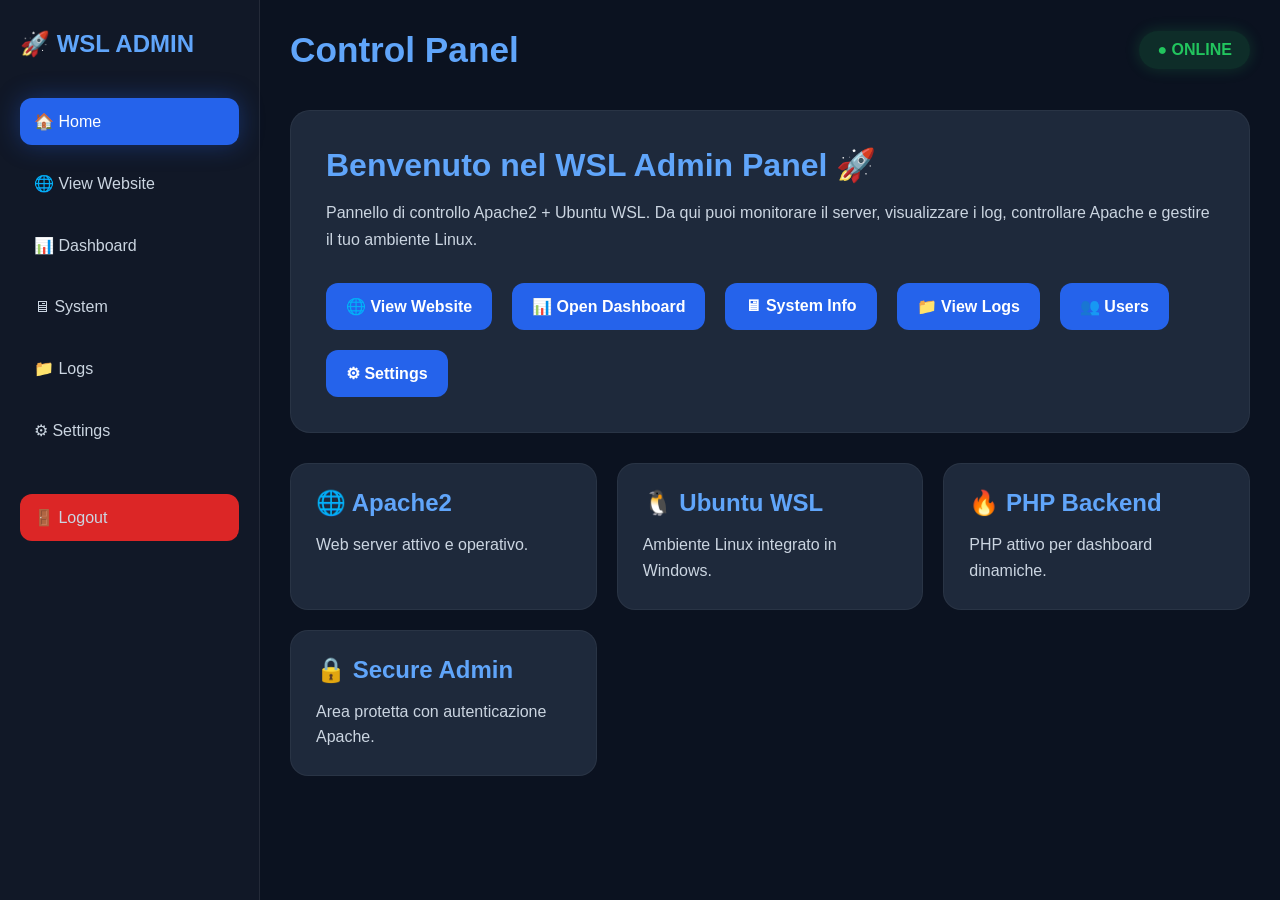
==== admin/index.html @ 555abed5 "Initial NexDam commit" ====
<!DOCTYPE html>
<html lang="it">

<head>

<meta charset="UTF-8">
<meta name="viewport" content="width=device-width, initial-scale=1.0">

<title>WSL Admin Panel</title>

<link rel="stylesheet" href="../css/admin.css">

<style>

.welcome-box{
    background:#1e293b;
    padding:35px;
    border-radius:20px;
    margin-bottom:30px;
    border:1px solid rgba(255,255,255,0.05);
}

.welcome-box h1{
    color:#60a5fa;
    margin-bottom:15px;
}

.welcome-box p{
    color:#cbd5e1;
    line-height:1.7;
}

.quick-actions{
    display:flex;
    flex-wrap:wrap;
    gap:20px;
    margin-top:30px;
}

.quick-btn{
    background:#2563eb;
    color:white;
    padding:14px 20px;
    border-radius:12px;
    text-decoration:none;
    transition:0.3s;
    font-weight:bold;
}

.quick-btn:hover{
    background:#1d4ed8;
    transform:translateY(-3px);
}

.server-grid{
    display:grid;
    grid-template-columns:repeat(auto-fit,minmax(240px,1fr));
    gap:20px;
}

.server-card{
    background:#1e293b;
    padding:25px;
    border-radius:18px;
    border:1px solid rgba(255,255,255,0.05);
    transition:0.3s;
}

.server-card:hover{
    transform:translateY(-5px);
    border-color:rgba(96,165,250,0.4);
}

.server-card h2{
    color:#60a5fa;
    margin-bottom:15px;
}

.server-card p{
    color:#cbd5e1;
    line-height:1.6;
}

.logout-btn{

    background:#dc2626;

    margin-top:25px;

}

.logout-btn:hover{

    background:#b91c1c;

}
.sidebar .menu a.active{

    background:#2563eb;

    color:white;

    box-shadow:0 0 25px rgba(37,99,235,0.35);

}
</style>

</head>

<body>

<!-- SIDEBAR -->

<div class="sidebar">

    <div class="logo">
        🚀 WSL ADMIN
    </div>

    <div class="menu">

        <a href="index.html" class="active">🏠 Home</a>

        <a href="../index.php">🌐 View Website</a>

        <a href="dashboard.php">📊 Dashboard</a>

        <a href="system.php">🖥 System</a>

        <a href="logs.php">📁 Logs</a>

        <a href="settings.php">⚙ Settings</a>

        <a href="logout.php" class="logout-btn">
        🚪 Logout
        </a>

    </div>

</div>

<!-- MAIN -->

<div class="main-content">

    <div class="topbar">

        <h1>Control Panel</h1>

        <div class="status">
            ● ONLINE
        </div>

    </div>

    <!-- WELCOME -->

    <div class="welcome-box">

        <h1>Benvenuto nel WSL Admin Panel 🚀</h1>

        <p>
            Pannello di controllo Apache2 + Ubuntu WSL.
            Da qui puoi monitorare il server, visualizzare i log,
            controllare Apache e gestire il tuo ambiente Linux.
        </p>

        <!-- QUICK ACTIONS -->

        <div class="quick-actions">

            <a href="../index.php" class="quick-btn">
                🌐 View Website
            </a>

            <a href="dashboard.php" class="quick-btn">
                📊 Open Dashboard
            </a>

            <a href="system.php" class="quick-btn">
                🖥 System Info
            </a>

            <a href="logs.php" class="quick-btn">
                📁 View Logs
            </a>

            <a href="users.php" class="quick-btn">
               👥 Users
            </a>

            <a href="settings.php" class="quick-btn">
                ⚙ Settings
            </a>
        </div>

    </div>

    <!-- SERVER CARDS -->

    <div class="server-grid">

        <div class="server-card">

            <h2>🌐 Apache2</h2>

            <p>
                Web server attivo e operativo.
            </p>

        </div>

        <div class="server-card">

            <h2>🐧 Ubuntu WSL</h2>

            <p>
                Ambiente Linux integrato in Windows.
            </p>

        </div>

        <div class="server-card">

            <h2>🔥 PHP Backend</h2>

            <p>
                PHP attivo per dashboard dinamiche.
            </p>

        </div>

        <div class="server-card">

            <h2>🔒 Secure Admin</h2>

            <p>
                Area protetta con autenticazione Apache.
            </p>

        </div>

    </div>

</div>

</body>
</html>
---- css/admin.css ----
*{
    margin:0;
    padding:0;
    box-sizing:border-box;
}

body{
    font-family:Arial, Helvetica, sans-serif;
    background:#0b1220;
    color:white;
    display:flex;
    min-height:100vh;
    overflow-x:hidden;
}

/* SIDEBAR */

.sidebar{
    width:260px;
    background:#111827;
    border-right:1px solid rgba(255,255,255,0.08);
    padding:30px 20px;
    position:fixed;
    top:0;
    left:0;
    bottom:0;
}

.logo{
    font-size:1.5rem;
    font-weight:bold;
    color:#60a5fa;
    margin-bottom:40px;
}

.menu{
    display:flex;
    flex-direction:column;
    gap:15px;
}

.menu a{
    text-decoration:none;
    color:#cbd5e1;
    padding:14px;
    border-radius:12px;
    transition:0.3s;
}

.menu a:hover{
    background:rgba(96,165,250,0.15);
    color:#60a5fa;
}

/* MAIN */

.main-content{
    margin-left:260px;
    width:100%;
    padding:30px;
}

/* TOPBAR */

.topbar{
    display:flex;
    justify-content:space-between;
    align-items:center;
    margin-bottom:40px;
}

.topbar h1{
    font-size:2.2rem;
    color:#60a5fa;
}

.status{
    background:rgba(34,197,94,0.15);
    color:#22c55e;
    padding:10px 18px;
    border-radius:999px;
    font-weight:bold;
    box-shadow:0 0 15px rgba(34,197,94,0.2);
}

/* CARDS */

.cards{
    display:grid;
    grid-template-columns:repeat(auto-fit,minmax(240px,1fr));
    gap:20px;
    margin-bottom:40px;
}

.card{
    background:#1e293b;
    border:1px solid rgba(255,255,255,0.05);
    padding:25px;
    border-radius:18px;
    transition:0.3s;
}

.card:hover{
    transform:translateY(-5px);
    border-color:rgba(96,165,250,0.4);
}

.card h2{
    color:#60a5fa;
    margin-bottom:15px;
}

.card p{
    color:#cbd5e1;
    line-height:1.5;
}

/* TERMINAL */

.terminal{
    background:#020617;
    border-radius:18px;
    overflow:hidden;
    border:1px solid rgba(255,255,255,0.05);
}

.terminal-header{
    background:#111827;
    padding:15px 20px;
    color:#94a3b8;
    border-bottom:1px solid rgba(255,255,255,0.05);
    font-family:monospace;
}

.terminal-body{
    padding:25px;
    font-family:monospace;
    color:#22c55e;
    line-height:2;
}

/* MOBILE */

@media(max-width:900px){

    body{
        flex-direction:column;
    }

    .sidebar{
        position:relative;
        width:100%;
        height:auto;
        border-right:none;
        border-bottom:1px solid rgba(255,255,255,0.08);
    }

    .main-content{
        margin-left:0;
    }

    .topbar{
        flex-direction:column;
        gap:20px;
        align-items:flex-start;
    }
}
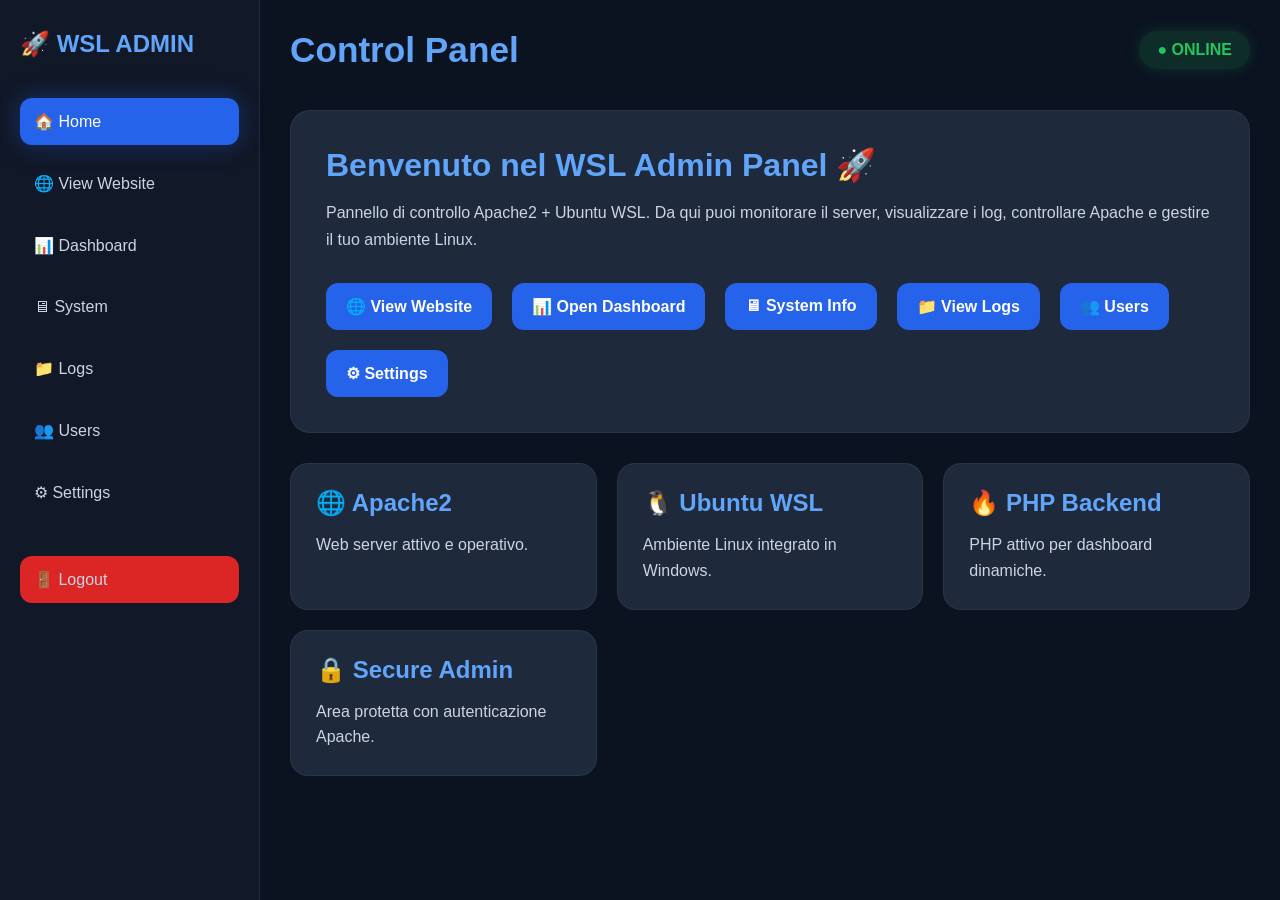
==== commit ae69c868: "Aggiornamento dashboard e login" ====
--- a/admin/index.html
+++ b/admin/index.html
@@ -129,6 +129,8 @@
 
         <a href="logs.php">📁 Logs</a>
 
+        <a href="users.php">👥 Users </a>
+
         <a href="settings.php">⚙ Settings</a>
 
         <a href="logout.php" class="logout-btn">
